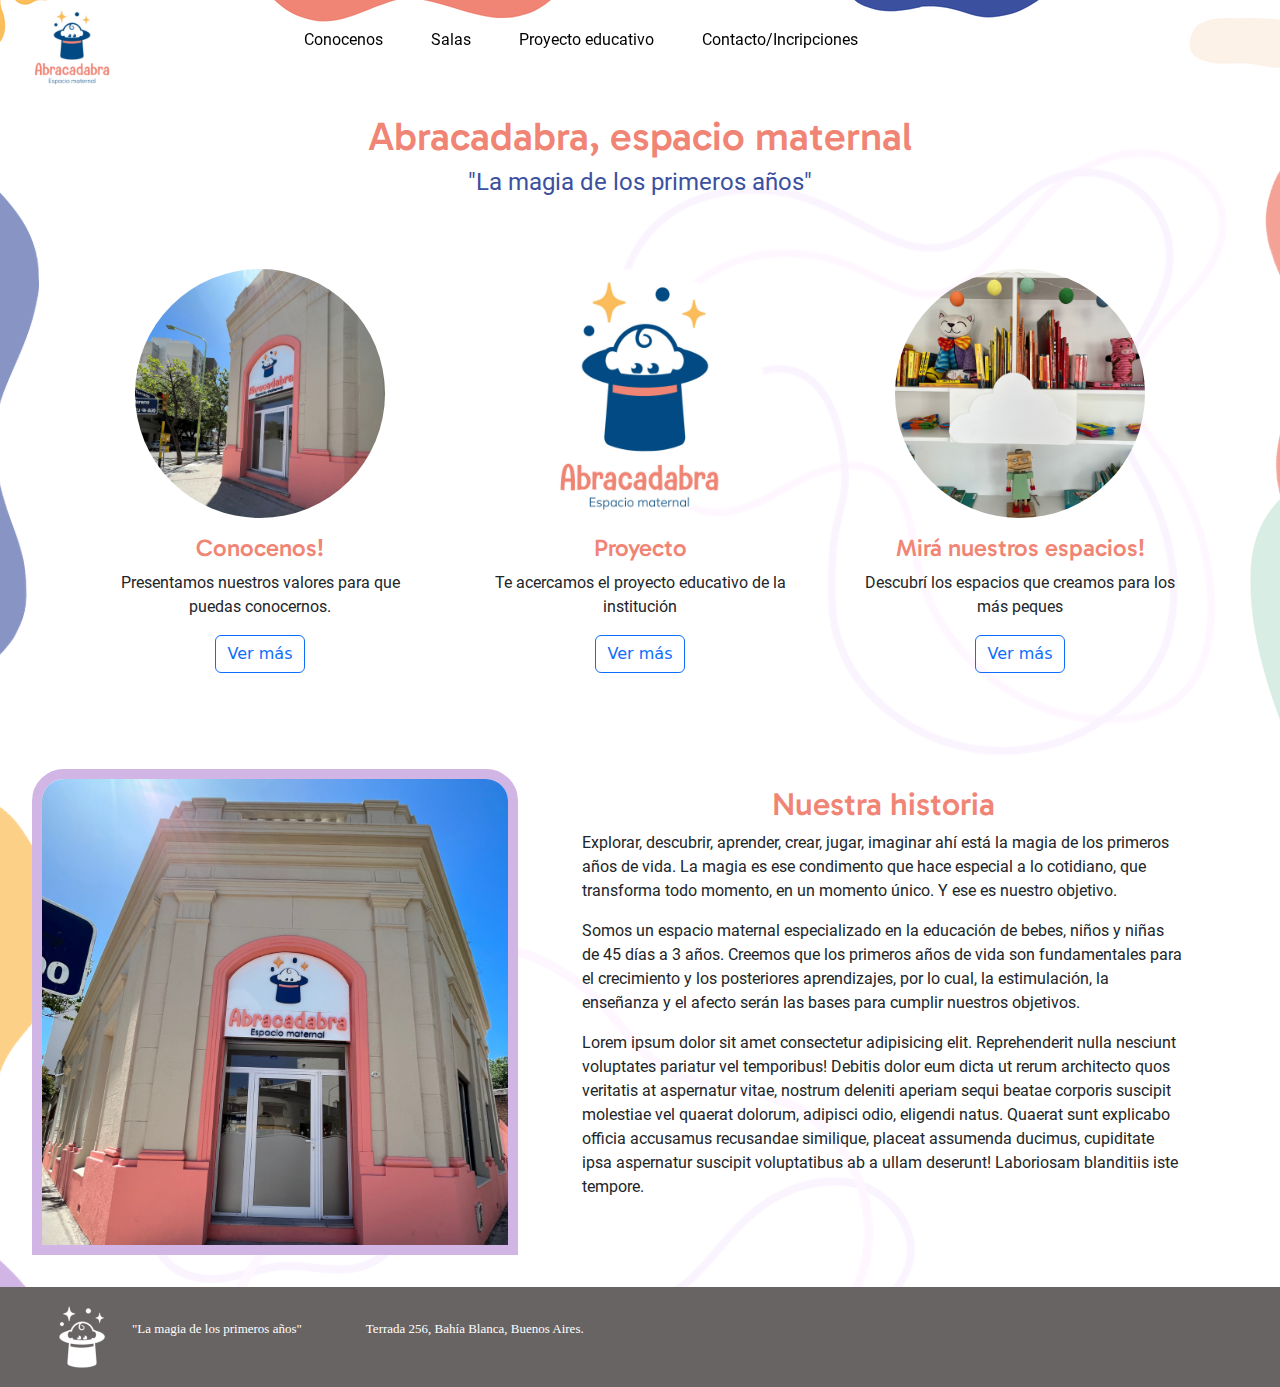
==== index.html @ d8eabd09 "Primer commit" ====
<!DOCTYPE html>
<html lang="en">
<head>
    <meta charset="UTF-8">
    <meta name="viewport" content="width=device-width, initial-scale=1.0">
    <link rel="stylesheet" href="./css/bootstrap.min.css">
    <link rel="stylesheet" href="./scss/style.css">
    <title>Abracadabra</title>
    <link rel="icon" href="./img/logofavi.png"/>
</head>
<body>
    <header class="encabezado">
        <nav class="navbar navbar-expand-lg navbar-light">
            <div>
                <a href="../index.html">
                    <img class="logo1" src="../img/logo3.png" alt="">
                </a>
            </div>
            <button class="navbar-toggler" type="button" data-toggle="collapse" data-target="#navbarNav" aria-controls="navbarNav" aria-expanded="false" aria-label="Toggle navigation">
            <span class="navbar-toggler-icon"></span>
            </button>
            <div class="collapse navbar-collapse" id="navbarNav">
                <ul class="menu">
                    <li class="menu-item"><a href="./pages/nosotros.html">Conocenos</a></li>
                    <li class="menu-item"><a href="./pages/salas.html">Salas</a></li>
                    <li class="menu-item"><a href="./pages/proyecto.html">Proyecto educativo</a></li>
                    <li class="menu-item"><a href="./pages/contacto-inscripciones.html">Contacto/Incripciones</a></li>
                </ul>
            </div>
        </nav>
    </header>
    <main>
        <div>
            <h1 class="tit">Abracadabra, espacio maternal </h1>
            <h4 class="sub">"La magia de los primeros años"</h4>
        </div>
        <section class="container">
            <div class="tarjetas">
            <div class="row">
                <div class="col-12 col-lg-4">
                    <div class="tarjetas">
                        <img class="tarjeta" src="./img/espacios.png" alt="">
                        <h4 class="tit">Conocenos!</h4>
                        <p class="txttarj">Presentamos nuestros valores para que puedas conocernos.</p>
                        <a href="./pages/nosotros.html"><button type="button" class="btn btn-outline-primary">Ver más</button></a>
                    </div>
                </div>
                <div class="col-12 col-lg-4">
                    <div class="tarjetas">
                        <img class="tarjeta" src="./img/sobre.png" alt="">
                        <h4 class="tit">Proyecto</h4>
                        <p class="txttarj">Te acercamos el proyecto educativo de la institución</p>
                        <a href="./pages/proyecto.html"><button type="button" class="btn btn-outline-primary">Ver más</button></a>
                    </div>
                </div>
                <div class="col-12 col-lg-4">
                    <div class="tarjetas">
                        <img class="tarjeta" src="./img/1200x1200 (1).png" alt="">
                        <h4 class="tit">Mirá nuestros espacios!</h4>
                        <p class="txttarj">Descubrí los espacios que creamos para los más peques</p>
                        <a href="./pages/salas.html"><button type="button" class="btn btn-outline-primary">Ver más</button></a>
                    </div>
                </div>

            </div>

        </section>
        <section class="cuerpo">
            <img class="frente" src="./img/frente.png" alt="Frente-edificio">
            <div class="texto">
                <h2 class="tit">Nuestra historia</h2>
                <p class="text">
                    Explorar, descubrir, aprender, crear, jugar, imaginar ahí está la magia de los primeros años de vida. La magia es ese condimento que hace especial a lo cotidiano, que transforma todo momento, en un momento único. Y ese es nuestro objetivo.</p>
                <p class="text">
                    Somos un espacio maternal especializado en la educación de bebes, niños y niñas de 45 días a 3 años. Creemos que los primeros años de vida son fundamentales para el crecimiento y los posteriores aprendizajes, por lo cual, la estimulación, la enseñanza y el afecto serán las bases para cumplir nuestros objetivos.
                </p>
                <p class="text">Lorem ipsum dolor sit amet consectetur adipisicing elit. Reprehenderit nulla nesciunt voluptates pariatur vel temporibus! Debitis dolor eum dicta ut rerum architecto quos veritatis at aspernatur vitae, nostrum deleniti aperiam sequi beatae corporis suscipit molestiae vel quaerat dolorum, adipisci odio, eligendi natus. Quaerat sunt explicabo officia accusamus recusandae similique, placeat assumenda ducimus, cupiditate ipsa aspernatur suscipit voluptatibus ab a ullam deserunt! Laboriosam blanditiis iste tempore.
                </p>

            </div>
        </section>
    </main>
    <footer class="pie">
        <section class="pie1">
            <img id="log2" src="./img/logobyn.png" alt="">
            <p class="txtpie">"La magia de los primeros años"</p>
        </section>
        <section><p class="txtpie"> Terrada 256, Bahía Blanca, Buenos Aires.</p></section>
        
    </footer>
    <script src="https://code.jquery.com/jquery-3.2.1.slim.min.js" integrity="sha384-KJ3o2DKtIkvYIK3UENzmM7KCkRr/rE9/Qpg6aAZGJwFDMVNA/GpGFF93hXpG5KkN" crossorigin="anonymous"></script>
    <script src="https://cdn.jsdelivr.net/npm/popper.js@1.12.9/dist/umd/popper.min.js" integrity="sha384-ApNbgh9B+Y1QKtv3Rn7W3mgPxhU9K/ScQsAP7hUibX39j7fakFPskvXusvfa0b4Q" crossorigin="anonymous"></script>
    <script src="https://cdn.jsdelivr.net/npm/bootstrap@4.0.0/dist/js/bootstrap.min.js" integrity="sha384-JZR6Spejh4U02d8jOt6vLEHfe/JQGiRRSQQxSfFWpi1MquVdAyjUar5+76PVCmYl" crossorigin="anonymous"></script>
</body>
</html>
---- scss/style.css ----
@charset "UTF-8";
* {
  margin: 0;
  padding: 0;
  box-sizing: border-box;
}

a {
  text-decoration: none;
  bottom: auto;
  color: black;
}

@font-face {
  font-family: "gabarito";
  src: url(../font/gabarito.ttf);
}
@font-face {
  font-family: "roboto";
  src: url(../font/roboto.ttf);
}
.encabezado {
  background-image: url(../img/fondoheader7.png);
  padding-inline: 2rem;
  display: flex;
  align-items: center;
  flex-direction: row;
  position: sticky;
  top: 0;
  z-index: 999999999;
}
.encabezado .logo1 {
  height: 5rem;
}
.encabezado .menu {
  list-style-type: none;
  display: flex;
  padding-left: 12rem;
  flex-direction: row;
  flex-wrap: wrap;
  gap: 3rem;
}
.encabezado .menu .menu-item {
  font-family: "roboto";
  size-adjust: 1rem;
}
.encabezado .menu .menu-item.active {
  -webkit-text-decoration: underline double;
          text-decoration: underline double;
  color: #F08575;
}
.encabezado .menu .menu-item:hover {
  -webkit-text-decoration: underline double;
          text-decoration: underline double;
}

.text {
  padding-inline: 4rem;
  text-align: left;
  font-family: "roboto";
  order: 1;
}

.txttarj {
  font-family: "roboto";
  text-align: center;
  padding-inline: 1rem;
}

.tit {
  text-align: center;
  font-family: "gabarito";
  color: #F08575;
  padding-top: 1rem;
}

.tit.sec {
  color: #FBBE5B;
}

.sub {
  color: #3B509F;
  font-family: "roboto";
  padding-top: 0;
  text-align: center;
}

main {
  background-image: url(../img/fondoweb3.png);
}
main .cuerpo {
  display: flex;
  padding: 2rem;
}

.frente {
  width: 40%;
  order: 0;
  border: solid 10px #D1B5E5;
  border-top-left-radius: 2rem;
  border-top-right-radius: 2rem;
}

/* -----GRID Salas */
.fotosum {
  margin-block: 1rem;
  width: 100%;
  height: 70vh;
  padding-inline: 4rem;
  display: grid;
  grid-template-columns: 1.5fr 1fr 1fr;
  grid-template-rows: 1fr 1fr;
  grid-template-areas: "img1 img2 img3" "img1 img4 img3";
  grid-gap: 0.5rem;
}
.fotosum .img1 {
  background-image: url(../img/sum/sum.png);
  grid-area: img1;
}
.fotosum .img2 {
  background-image: url(../img/sum/sum2.png);
  grid-area: img2;
}
.fotosum .img3 {
  grid-area: img3;
  background-image: url(../img/sum/sum3.png);
}
.fotosum .img4 {
  grid-area: img4;
  background-image: url(..//img/sum/sum4.png);
}

.img {
  border-radius: 1rem;
  background-size: cover;
  background-position: center center;
}

.fotoamarilla {
  margin-block: 1rem;
  width: 100%;
  height: 70vh;
  padding-inline: 4rem;
  display: grid;
  grid-template-columns: 1.5fr 1fr 1fr;
  grid-template-rows: 1fr 1fr;
  grid-template-areas: "img5 img6 img7" "img5 img8 img9";
  gap: 0.5rem;
}
.fotoamarilla .img5 {
  grid-area: img5;
  background-image: url(../img/sala-amarilla/18.png);
}
.fotoamarilla .img6 {
  grid-area: img6;
  background-image: url(../img/sala-amarilla/17.png);
}
.fotoamarilla .img7 {
  grid-area: img7;
  background-image: url(../img/sala-amarilla/19.png);
}
.fotoamarilla .img8 {
  grid-area: img8;
  background-image: url(../img/sala-amarilla/20.png);
}
.fotoamarilla .img9 {
  grid-area: img9;
  background-image: url(../img/sala-amarilla/21.png);
}

.fotosiesta {
  margin-block: 1rem;
  width: 100%;
  height: 70vh;
  padding-inline: 4rem;
  display: grid;
  grid-template-columns: 1.5fr 1fr 1fr;
  grid-template-rows: 1fr 1fr;
  grid-template-areas: "img10 img11 img12" "img10 img11 img13";
  gap: 0.5rem;
}
.fotosiesta .img10 {
  grid-area: img10;
  background-image: url(../img/sala-siesta/16.png);
}
.fotosiesta .img11 {
  grid-area: img11;
  background-image: url(../img/sala-siesta/15.png);
}
.fotosiesta .img12 {
  grid-area: img12;
  background-image: url(../img/sala-siesta/14.png);
}
.fotosiesta .img13 {
  grid-area: img13;
  background-image: url(../img/sala-siesta/13.png);
}

.tarjetas {
  justify-content: center;
  text-align: center;
  padding-block: 2rem;
}

.tarjeta {
  width: 70%;
  border-radius: 10rem;
  justify-content: center;
}

.foto {
  height: 15rem;
  border: solid 4px pink;
  border-radius: 1rem;
}

.divbanner {
  justify-content: center;
  align-content: center;
  padding-left: 10%;
  padding-block: 2rem;
}
.divbanner .banner {
  width: 80%;
}

.pie {
  background-color: #696464;
  border-top: white 2px;
  display: flex;
  align-items: center;
  padding-inline: 2rem;
  gap: 4rem;
}
.pie .pie1 {
  display: flex;
  align-items: center;
}
.pie .logo2 {
  height: 4rem;
}
.pie .txtpie {
  color: white;
  font-family: Cambria, Cochin, Georgia, Times, "Times New Roman", serif;
  font-size: small;
}

/*------------ Contacto/Inscripción------------*/
.form {
  font-family: "roboto";
  border: solid #F08575 8px;
  border-radius: 1rem;
  padding: 0.8rem;
  margin: 3% 20%;
}
.form .form-group {
  padding-bottom: 1.5rem;
}
.form .comentario {
  align-content: center;
}

/* -----------Responsive----------------- */
@media screen and (max-width: 840px) {
  .logo1 {
    height: 4rem;
  }
  .cuerpo {
    flex-direction: column;
    flex-wrap: wrap;
  }
  .frente {
    width: 90%;
    flex: 1;
  }
  .text {
    padding-inline: 0;
    flex-wrap: wrap;
  }
  .fotosum {
    display: flex;
    flex-direction: column;
    padding-inline: 1rem;
    height: 250vh;
  }
  .img {
    flex: 1;
  }
  .fotoamarilla {
    display: flex;
    flex-direction: column;
    padding-inline: 1rem;
    height: 250vh;
  }
  .fotosiesta {
    display: flex;
    flex-direction: column;
    padding-inline: 1rem;
    height: 250vh;
  }
  .foto.cui {
    order: 2;
  }
  .text.cui {
    order: 1;
  }
  .divbanner {
    padding: 0;
  }
  .banner {
    width: 100%;
    padding: 0;
  }
  .tarjeta {
    width: 50%;
  }
}/*# sourceMappingURL=style.css.map */
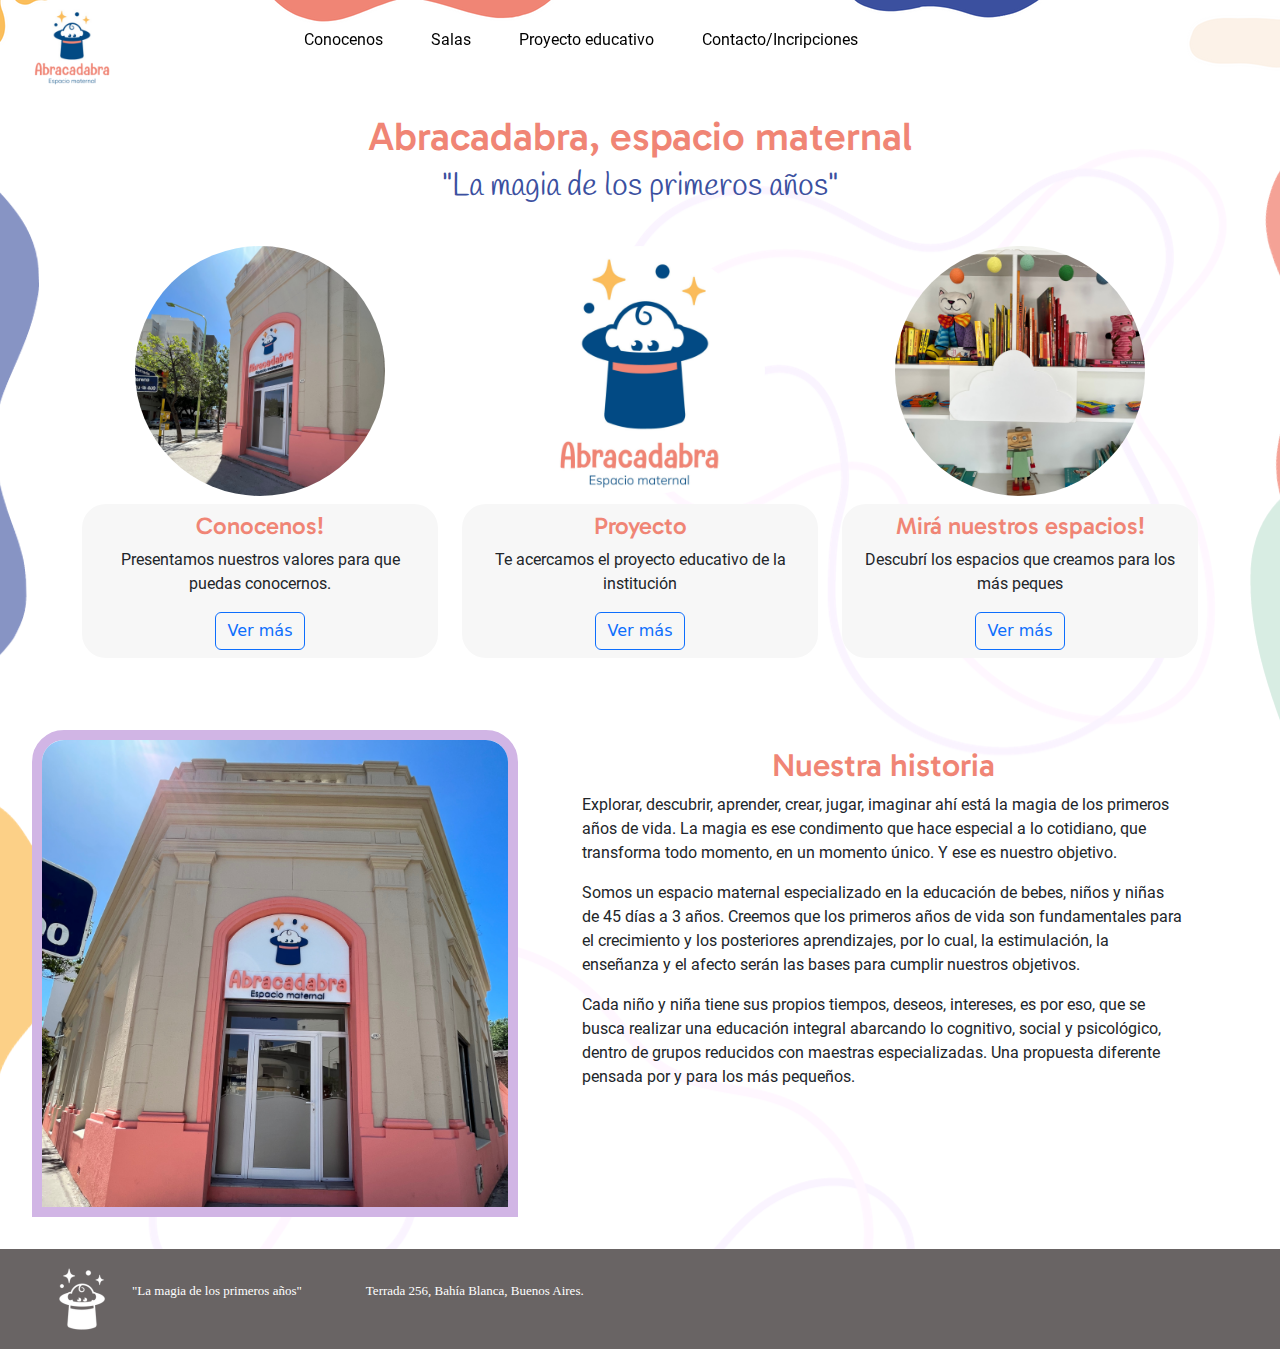
==== commit 46f8b581: "Animaciones y actualizaciones" ====
--- a/index.html
+++ b/index.html
@@ -4,8 +4,11 @@
     <meta charset="UTF-8">
     <meta name="viewport" content="width=device-width, initial-scale=1.0">
     <link rel="stylesheet" href="./css/bootstrap.min.css">
+    <link href="https://unpkg.com/aos@2.3.1/dist/aos.css" rel="stylesheet">
+    <link rel="stylesheet" href="https://cdnjs.cloudflare.com/ajax/libs/animate.css/4.1.1/animate.min.css"/>
     <link rel="stylesheet" href="./scss/style.css">
     <title>Abracadabra</title>
+    <meta name="description" content="Abracadabra, espacio maternal es un lugar creado para la educación y cuidado de los más pequeños. Especializado en la educación de bebes, niños y niñas de 45 días a 3 años. Dandole la importancia al cuidado, alimentación y diversión.">
     <link rel="icon" href="./img/logofavi.png"/>
 </head>
 <body>
@@ -13,7 +16,7 @@
         <nav class="navbar navbar-expand-lg navbar-light">
             <div>
                 <a href="../index.html">
-                    <img class="logo1" src="../img/logo3.png" alt="">
+                    <img class="logo1 animate__animated animate__tada animate__delay-1s" src="./img/logo3.png" alt="Logo Abracadabra">
                 </a>
             </div>
             <button class="navbar-toggler" type="button" data-toggle="collapse" data-target="#navbarNav" aria-controls="navbarNav" aria-expanded="false" aria-label="Toggle navigation">
@@ -31,42 +34,49 @@
     </header>
     <main>
         <div>
-            <h1 class="tit">Abracadabra, espacio maternal </h1>
-            <h4 class="sub">"La magia de los primeros años"</h4>
+            <h1 class="tit animate__animated animate__bounceInLeft">Abracadabra, espacio maternal </h1>
+            <h2 class="sub animate__animated animate__bounceInRight">"La magia de los primeros años"</h2>
         </div>
         <section class="container">
             <div class="tarjetas">
             <div class="row">
                 <div class="col-12 col-lg-4">
                     <div class="tarjetas">
-                        <img class="tarjeta" src="./img/espacios.png" alt="">
-                        <h4 class="tit">Conocenos!</h4>
-                        <p class="txttarj">Presentamos nuestros valores para que puedas conocernos.</p>
-                        <a href="./pages/nosotros.html"><button type="button" class="btn btn-outline-primary">Ver más</button></a>
+                        <img class="tarjeta" src="./img/espacios.png" alt="Nosotros">
+                        <div class="tarjeta__cuerpo">
+                            <h4 class="tarjeta__tit">Conocenos!</h4>
+                            <p class="tarjeta__txt">Presentamos nuestros valores para que puedas conocernos.</p>
+                            <a href="./pages/nosotros.html"><button type="button" class="btn btn-outline-primary">Ver más</button></a>
+                        </div>
                     </div>
                 </div>
                 <div class="col-12 col-lg-4">
                     <div class="tarjetas">
-                        <img class="tarjeta" src="./img/sobre.png" alt="">
-                        <h4 class="tit">Proyecto</h4>
-                        <p class="txttarj">Te acercamos el proyecto educativo de la institución</p>
-                        <a href="./pages/proyecto.html"><button type="button" class="btn btn-outline-primary">Ver más</button></a>
+                        <img class="tarjeta" src="./img/sobre.png" alt="Proyecto educativo">
+                        <div class="tarjeta__cuerpo">
+                            <h4 class="tarjeta__tit">Proyecto</h4>
+                            <p class="tarjeta__txt">Te acercamos el proyecto educativo de la institución</p>
+                            <a href="./pages/proyecto.html"><button type="button" class="btn btn-outline-primary">Ver más</button></a>
+                        </div>
                     </div>
                 </div>
                 <div class="col-12 col-lg-4">
                     <div class="tarjetas">
-                        <img class="tarjeta" src="./img/1200x1200 (1).png" alt="">
-                        <h4 class="tit">Mirá nuestros espacios!</h4>
-                        <p class="txttarj">Descubrí los espacios que creamos para los más peques</p>
-                        <a href="./pages/salas.html"><button type="button" class="btn btn-outline-primary">Ver más</button></a>
+                        <img class="tarjeta" src="./img/1200x1200 (1).png" alt="Salas">
+                        <div class="tarjeta__cuerpo">
+                            <h4 class="tarjeta__tit">Mirá nuestros espacios!</h4>
+                            <p class="tarjeta__txt">Descubrí los espacios que creamos para los más peques</p>
+                            <a href="./pages/salas.html"><button type="button" class="btn btn-outline-primary">Ver más</button></a>
+                        </div>
                     </div>
                 </div>
 
             </div>
 
         </section>
+
         <section class="cuerpo">
-            <img class="frente" src="./img/frente.png" alt="Frente-edificio">
+            <img class="frente" data-aos="zoom-in-right" src="./img/frente.png" alt="Frente-edificio">
             <div class="texto">
                 <h2 class="tit">Nuestra historia</h2>
                 <p class="text">
@@ -74,7 +84,8 @@
                 <p class="text">
                     Somos un espacio maternal especializado en la educación de bebes, niños y niñas de 45 días a 3 años. Creemos que los primeros años de vida son fundamentales para el crecimiento y los posteriores aprendizajes, por lo cual, la estimulación, la enseñanza y el afecto serán las bases para cumplir nuestros objetivos.
                 </p>
-                <p class="text">Lorem ipsum dolor sit amet consectetur adipisicing elit. Reprehenderit nulla nesciunt voluptates pariatur vel temporibus! Debitis dolor eum dicta ut rerum architecto quos veritatis at aspernatur vitae, nostrum deleniti aperiam sequi beatae corporis suscipit molestiae vel quaerat dolorum, adipisci odio, eligendi natus. Quaerat sunt explicabo officia accusamus recusandae similique, placeat assumenda ducimus, cupiditate ipsa aspernatur suscipit voluptatibus ab a ullam deserunt! Laboriosam blanditiis iste tempore.
+                <p class="text">
+                        Cada niño y niña tiene sus propios tiempos, deseos, intereses, es por eso, que se busca realizar una educación integral abarcando lo cognitivo, social y psicológico, dentro de grupos reducidos con maestras especializadas. Una propuesta diferente pensada por y para los más pequeños.
                 </p>
 
             </div>
@@ -91,5 +102,9 @@
     <script src="https://code.jquery.com/jquery-3.2.1.slim.min.js" integrity="sha384-KJ3o2DKtIkvYIK3UENzmM7KCkRr/rE9/Qpg6aAZGJwFDMVNA/GpGFF93hXpG5KkN" crossorigin="anonymous"></script>
     <script src="https://cdn.jsdelivr.net/npm/popper.js@1.12.9/dist/umd/popper.min.js" integrity="sha384-ApNbgh9B+Y1QKtv3Rn7W3mgPxhU9K/ScQsAP7hUibX39j7fakFPskvXusvfa0b4Q" crossorigin="anonymous"></script>
     <script src="https://cdn.jsdelivr.net/npm/bootstrap@4.0.0/dist/js/bootstrap.min.js" integrity="sha384-JZR6Spejh4U02d8jOt6vLEHfe/JQGiRRSQQxSfFWpi1MquVdAyjUar5+76PVCmYl" crossorigin="anonymous"></script>
+    <script src="https://unpkg.com/aos@2.3.1/dist/aos.js"></script>
+    <script>
+        AOS.init();
+    </script>
 </body>
 </html>--- a/scss/style.css
+++ b/scss/style.css
@@ -19,8 +19,12 @@
   font-family: "roboto";
   src: url(../font/roboto.ttf);
 }
+@font-face {
+  font-family: "handle";
+  src: url(../../font/handle.ttf);
+}
 .encabezado {
-  background-image: url(../img/fondoheader7.png);
+  background-image: url(../../img/fondoheader7.png);
   padding-inline: 2rem;
   display: flex;
   align-items: center;
@@ -43,6 +47,7 @@
 .encabezado .menu .menu-item {
   font-family: "roboto";
   size-adjust: 1rem;
+  transition: 1s;
 }
 .encabezado .menu .menu-item.active {
   -webkit-text-decoration: underline double;
@@ -52,6 +57,7 @@
 .encabezado .menu .menu-item:hover {
   -webkit-text-decoration: underline double;
           text-decoration: underline double;
+  transform: scale(1.1);
 }
 
 .text {
@@ -61,7 +67,7 @@
   order: 1;
 }
 
-.txttarj {
+.tarjeta__txt {
   font-family: "roboto";
   text-align: center;
   padding-inline: 1rem;
@@ -74,23 +80,53 @@
   padding-top: 1rem;
 }
 
+.tarjeta__tit {
+  text-align: center;
+  font-family: "gabarito";
+  color: #F08575;
+  padding-top: 0.5rem;
+}
+
 .tit.sec {
   color: #FBBE5B;
 }
 
 .sub {
   color: #3B509F;
-  font-family: "roboto";
+  font-family: "handle";
   padding-top: 0;
   text-align: center;
 }
 
 main {
   background-image: url(../img/fondoweb3.png);
+  flex-grow: 1;
 }
 main .cuerpo {
   display: flex;
   padding: 2rem;
+}
+
+body {
+  display: flex;
+  flex-direction: column;
+  min-height: 100vh;
+}
+
+.tarjeta__cuerpo {
+  border-radius: 1.5rem;
+  padding-bottom: 0.5rem;
+  margin-block: 0.5rem;
+  border-radius: 1.5rem;
+  background-color: rgb(247, 247, 247);
+}
+
+.tarjeta__info {
+  display: flex;
+  flex-direction: column;
+  text-align: center;
+  border-radius: 1.5rem;
+  background-color: rgb(160, 160, 160);
 }
 
 .frente {
@@ -136,6 +172,11 @@
   background-position: center center;
 }
 
+.img:hover {
+  transform: scale(1.08);
+  transition: 1s;
+}
+
 .fotoamarilla {
   margin-block: 1rem;
   width: 100%;
@@ -199,18 +240,23 @@
 .tarjetas {
   justify-content: center;
   text-align: center;
-  padding-block: 2rem;
+  padding-block: 1rem;
 }
 
 .tarjeta {
   width: 70%;
   border-radius: 10rem;
   justify-content: center;
+  transition: 1s;
+}
+
+.tarjeta:hover {
+  transform: scale(1.15);
 }
 
 .foto {
   height: 15rem;
-  border: solid 4px pink;
+  border: solid 4px #F08575;
   border-radius: 1rem;
 }
 
@@ -265,6 +311,9 @@
   .logo1 {
     height: 4rem;
   }
+  main {
+    background-size: contain;
+  }
   .cuerpo {
     flex-direction: column;
     flex-wrap: wrap;
@@ -314,4 +363,8 @@
   .tarjeta {
     width: 50%;
   }
+  .encabezado {
+    background-image: url(../../img/fondoheadercel.png);
+    justify-content: center;
+  }
 }/*# sourceMappingURL=style.css.map */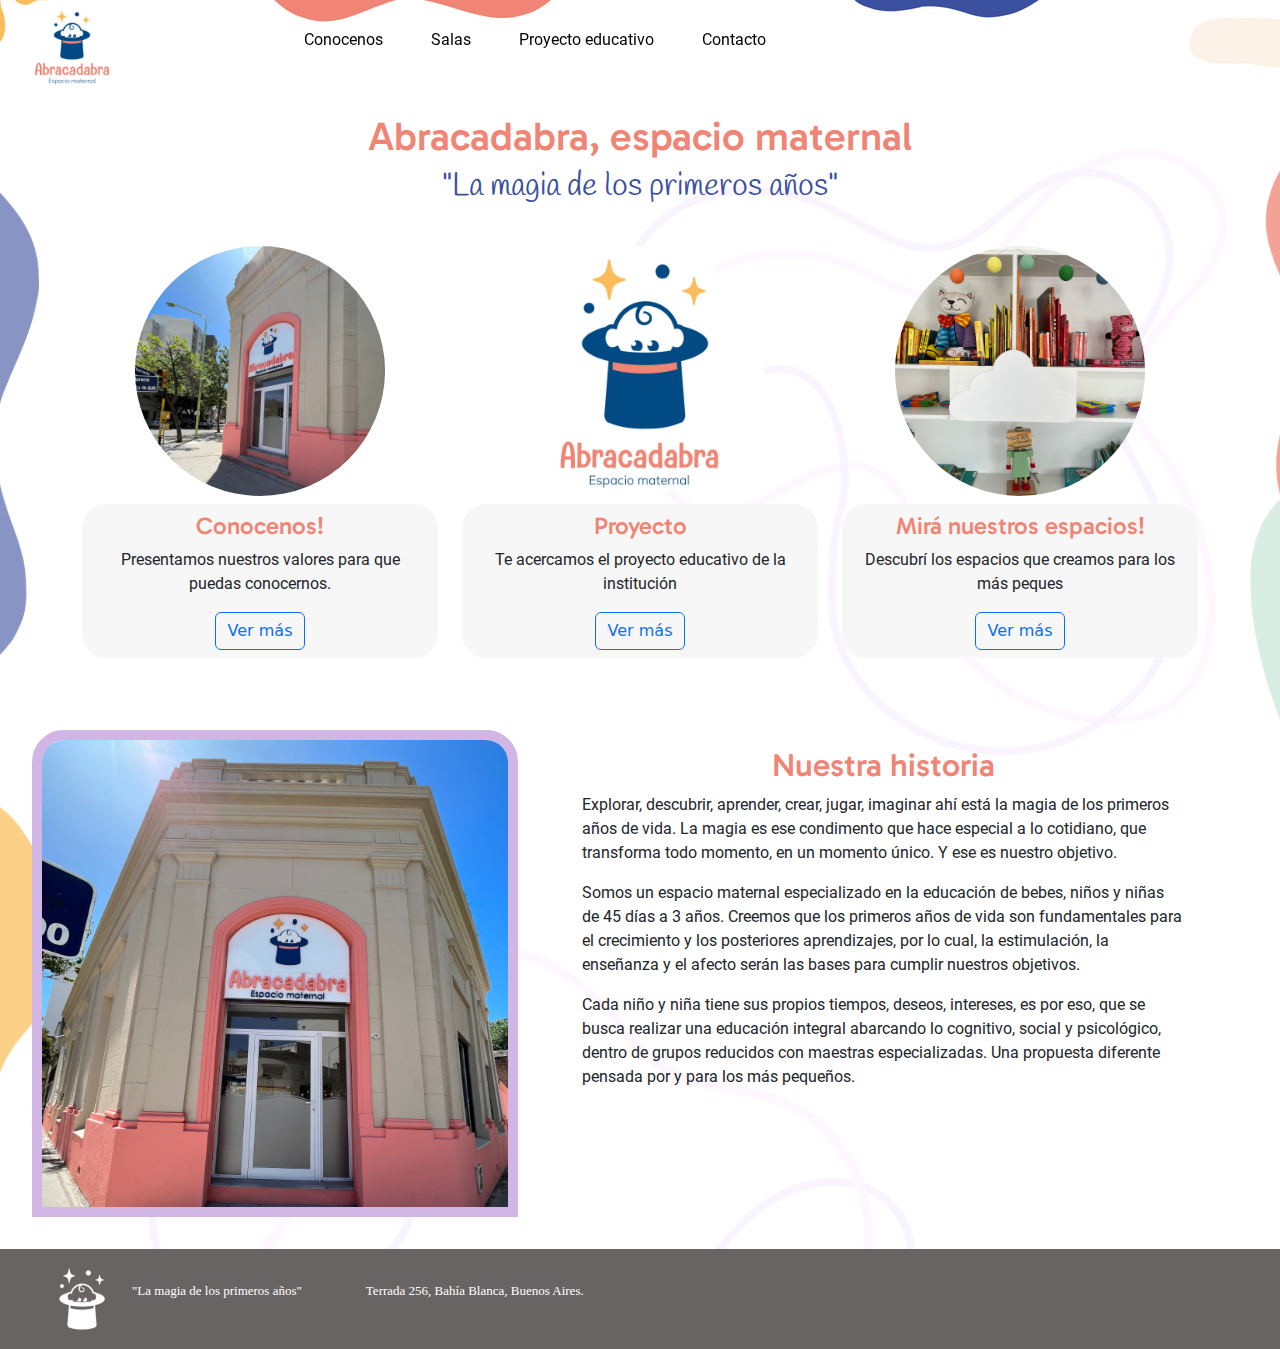
==== commit fb18e790: "Agregamos Descrp y SEO" ====
--- a/index.html
+++ b/index.html
@@ -9,6 +9,7 @@
     <link rel="stylesheet" href="./scss/style.css">
     <title>Abracadabra</title>
     <meta name="description" content="Abracadabra, espacio maternal es un lugar creado para la educación y cuidado de los más pequeños. Especializado en la educación de bebes, niños y niñas de 45 días a 3 años. Dandole la importancia al cuidado, alimentación y diversión.">
+    <meta name="keywords" content="Jardin Maternal Bahía Blanca bebes niños Educación">
     <link rel="icon" href="./img/logofavi.png"/>
 </head>
 <body>
@@ -27,7 +28,7 @@
                     <li class="menu-item"><a href="./pages/nosotros.html">Conocenos</a></li>
                     <li class="menu-item"><a href="./pages/salas.html">Salas</a></li>
                     <li class="menu-item"><a href="./pages/proyecto.html">Proyecto educativo</a></li>
-                    <li class="menu-item"><a href="./pages/contacto-inscripciones.html">Contacto/Incripciones</a></li>
+                    <li class="menu-item"><a href="./pages/contacto-inscripciones.html">Contacto</a></li>
                 </ul>
             </div>
         </nav>
